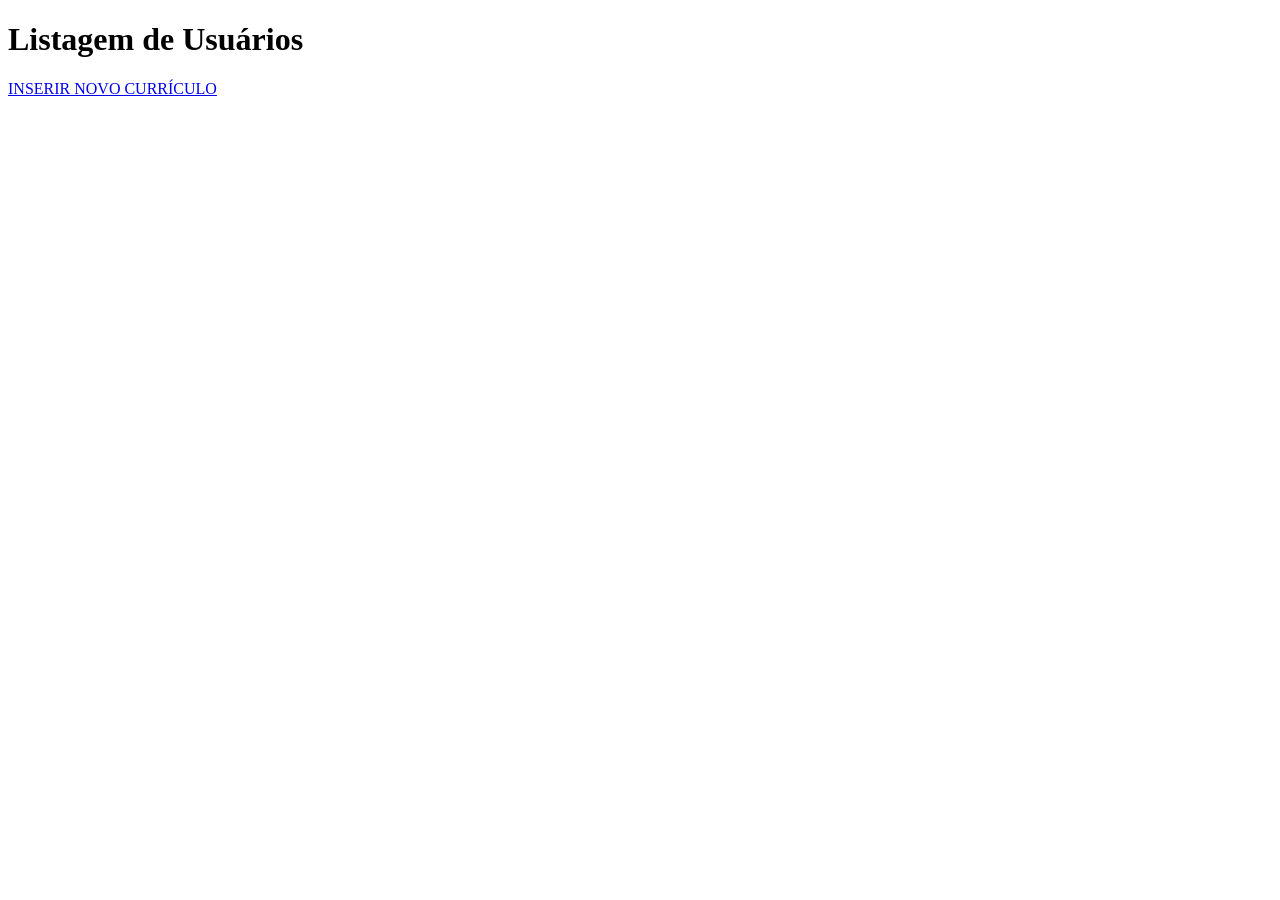
==== SEMANA_05/02_AUT_EST_ENTREGA/frontend/index.html @ 6474e51e "Endpoints_Read" ====
<!DOCTYPE html>
<html>
  <head>
    <meta charset="utf-8" />
    <meta http-equiv="X-UA-Compatible" content="IE=edge,chrome=1" />
    <meta name="viewport" content="width=device-width" />
    <title>CRUD</title>
  </head>
  <h1>Listagem de Usuários</h1>
  <p><a href="/inserir.html">INSERIR NOVO CURRÍCULO</a></p>

  <script>
    const url = '/usuarios';
  
    fetch(url)
      .then((response) => {
        return response.json();
      })
      .then((data) => {
        let usuarios = data;
        let saida = '';
        usuarios.map(function(usuario) {
          saida += '<strong>Nome: </strong>'+ `${usuario.nome}` +'<strong> Descrição:  </strong>'+ `${usuario.descricao_sobre_mim}` +'<strong> Cargo desejado:  </strong>'+ `${usuario.cargo_desejado}` + '<strong> Email: </strong>' + `${usuario.email}`  + '<strong> - Número: </strong>' +  `${usuario.numero}`;
          saida += ' - <a href="/atualizar.html?id=' + `${usuario.id}` + '">EDITAR</a>';
          saida += ' | <a href="/deletarCurriculo?id='+`${usuario.id}`+'">REMOVER</a></br>';
        });
        document.getElementById('resultado').innerHTML = saida;
      })
      .catch(function(error) {
        console.log(error);
      });
      

  </script>

  <body>
    <div id="resultado"></div>
  </body>
</html>
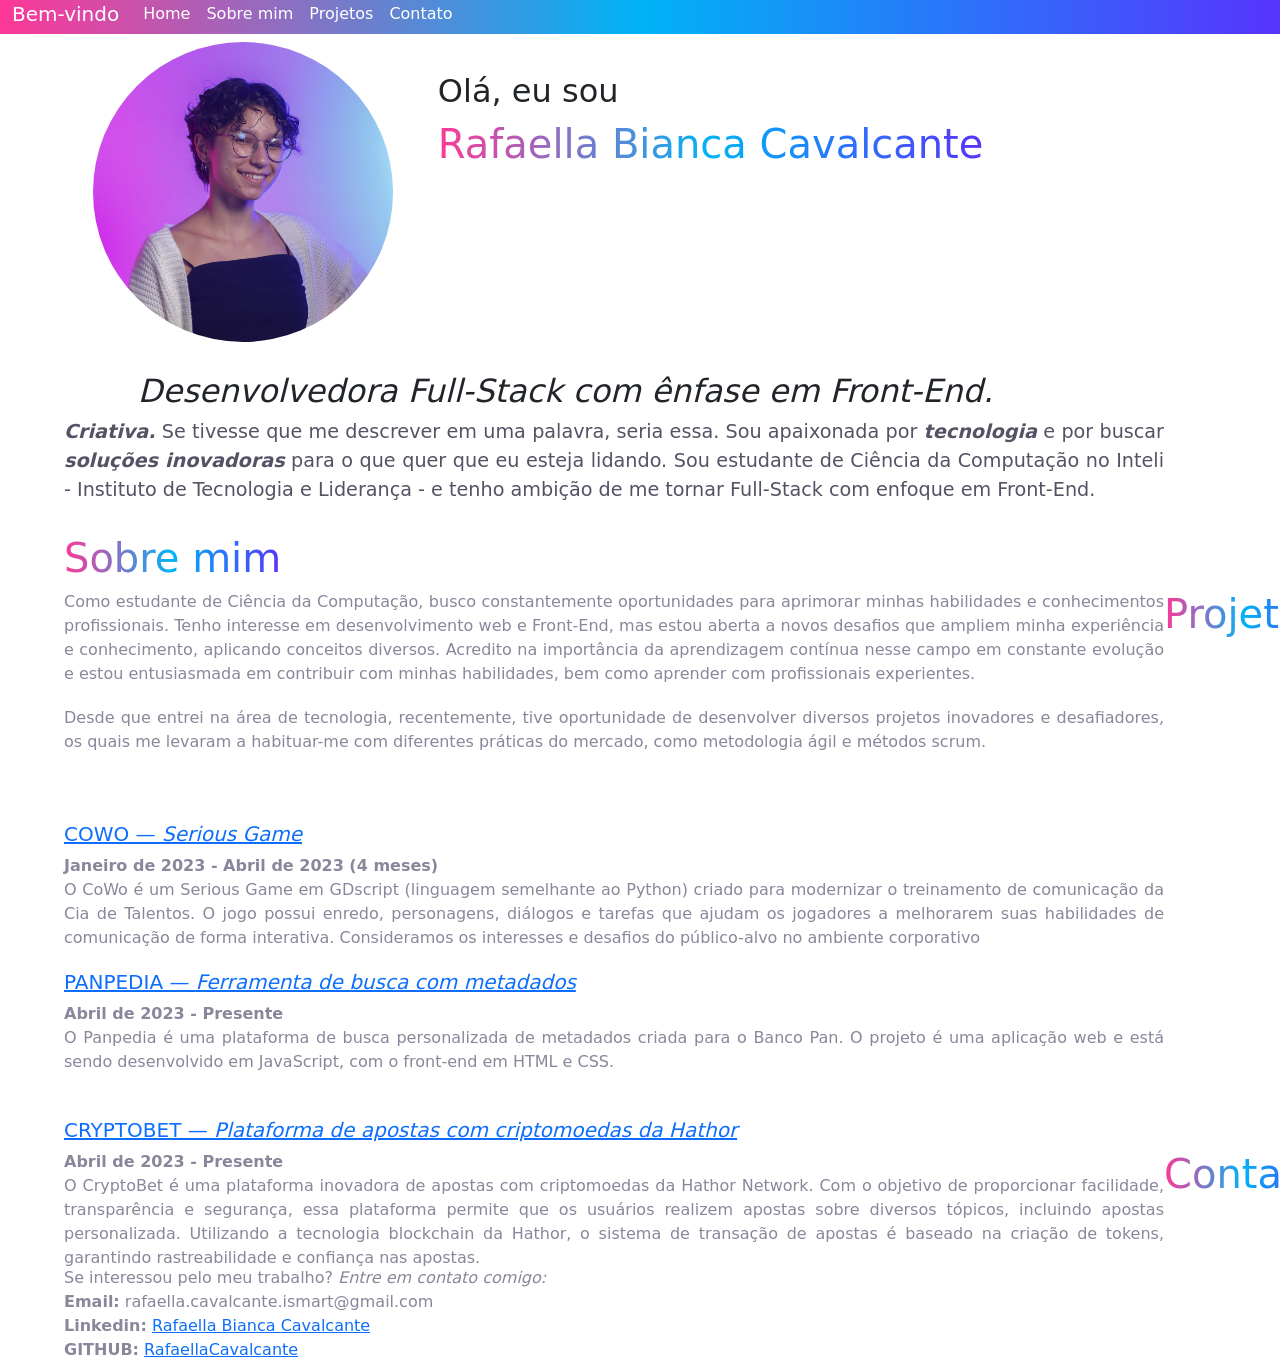
==== commit a808fad3: "Portfolio" ====
--- a/SEMANA_05/02_AUT_EST_ENTREGA/frontend/index.html
+++ b/SEMANA_05/02_AUT_EST_ENTREGA/frontend/index.html
@@ -1,39 +1,55 @@
 <!DOCTYPE html>
-<html>
-  <head>
-    <meta charset="utf-8" />
-    <meta http-equiv="X-UA-Compatible" content="IE=edge,chrome=1" />
-    <meta name="viewport" content="width=device-width" />
-    <title>CRUD</title>
-  </head>
-  <h1>Listagem de Usuários</h1>
-  <p><a href="/inserir.html">INSERIR NOVO CURRÍCULO</a></p>
-
-  <script>
-    const url = '/usuarios';
-  
-    fetch(url)
-      .then((response) => {
-        return response.json();
-      })
-      .then((data) => {
-        let usuarios = data;
-        let saida = '';
-        usuarios.map(function(usuario) {
-          saida += '<strong>Nome: </strong>'+ `${usuario.nome}` +'<strong> Descrição:  </strong>'+ `${usuario.descricao_sobre_mim}` +'<strong> Cargo desejado:  </strong>'+ `${usuario.cargo_desejado}` + '<strong> Email: </strong>' + `${usuario.email}`  + '<strong> - Número: </strong>' +  `${usuario.numero}`;
-          saida += ' - <a href="/atualizar.html?id=' + `${usuario.id}` + '">EDITAR</a>';
-          saida += ' | <a href="/deletarCurriculo?id='+`${usuario.id}`+'">REMOVER</a></br>';
-        });
-        document.getElementById('resultado').innerHTML = saida;
-      })
-      .catch(function(error) {
-        console.log(error);
-      });
-      
-
-  </script>
-
-  <body>
-    <div id="resultado"></div>
-  </body>
+<html lang="en">
+<head>
+    <meta charset="UTF-8">
+    <meta http-equiv="X-UA-Compatible" content="IE=edge">
+    <meta name="viewport" content="width=device-width, initial-scale=1.0">
+    <title>Portifólio</title>
+    <link href="https://cdn.jsdelivr.net/npm/bootstrap@5.3.0-alpha3/dist/css/bootstrap.min.css" rel="stylesheet" integrity="sha384-KK94CHFLLe+nY2dmCWGMq91rCGa5gtU4mk92HdvYe+M/SXH301p5ILy+dN9+nJOZ" crossorigin="anonymous">
+    <link rel="stylesheet" href="style.css"> 
+</head>
+<body>
+    <nav class="navbar navbar-expand-lg bg-body-tertiary">
+      <div id="navegador" class="container-fluid">
+        <a id="welcome" class="navbar-brand">Bem-vindo</a>
+        <div class="collapse navbar-collapse" id="navbarSupportedContent">
+          <ul class="navbar-nav me-auto mb-2 mb-lg-0">
+            <li class="nav-item">
+              <a id="casa" class="nav-link active" aria-current="page" href="#">Home</a>
+            </li>
+            <li class="nav-item">
+              <a id="mim" class="nav-link active" aria-current="page" href="#Eu">Sobre mim</a>
+            </li>
+            <li class="nav-item dropdown">
+              <a id="proj" class="nav-link active" aria-current="page" href="#Projetos">Projetos</a>
+            </li>
+            <li class="nav-item">
+              <a id="cont" class="nav-link active" aria-current="page" href="#Contato">Contato</a>
+            </li>
+          </ul>
+        </div>
+      </div>
+    </nav>
+    <div class="container">
+      <img id="rafa" src="Rafaella.jpg" class="img-fluid" alt="...">
+      <h2 id="apresentacao">Olá, eu sou</h2><br>
+      <br><h1 id="nome">Rafaella Bianca Cavalcante</h1><br>
+      <h2><i>Desenvolvedora Full-Stack com ênfase em Front-End.</i></h2><br>
+    </div>
+    <div>
+      <p id="Eu"><i><strong>Criativa.</strong></i> Se tivesse que me descrever em uma palavra, seria essa. Sou apaixonada por <i><strong>tecnologia</strong></i> e por buscar <i><strong>soluções inovadoras</strong></i> para o que quer que eu esteja lidando. Sou estudante de Ciência da Computação no Inteli - Instituto de Tecnologia e Liderança - e tenho ambição de me tornar Full-Stack com enfoque em Front-End.</p>
+      <h1>Sobre mim</h1>
+      <p id="Projetos" class="sobre">Como estudante de Ciência da Computação, busco constantemente oportunidades para aprimorar minhas habilidades e conhecimentos profissionais. Tenho interesse em desenvolvimento web e Front-End, mas estou aberta a novos desafios que ampliem minha experiência e conhecimento, aplicando conceitos diversos. Acredito na importância da aprendizagem contínua nesse campo em constante evolução e estou entusiasmada em contribuir com minhas habilidades, bem como aprender com profissionais experientes.</p>
+      <h1>Projetos</h1>
+      <p class="sobre">Desde que entrei na área de tecnologia, recentemente, tive oportunidade de desenvolver diversos projetos inovadores e desafiadores, os quais me levaram a habituar-me com diferentes práticas do mercado, como metodologia ágil e métodos scrum.</p>
+      <h2 class="info"> <a href="https://github.com/2023M1T9-Inteli/grupo3/tree/main/src/Cowo 18">COWO — <i>Serious Game</i></a></h2>
+      <p class="sobre"> <strong>Janeiro de 2023 - Abril de 2023 (4 meses)</strong><br> O CoWo é um Serious Game em GDscript (linguagem semelhante ao Python) criado para modernizar o treinamento de comunicação da Cia de Talentos. O jogo possui enredo, personagens, diálogos e tarefas que ajudam os jogadores a melhorarem suas habilidades de comunicação de forma interativa. Consideramos os interesses e desafios do público-alvo no ambiente corporativo</p>
+      <h2 class="info"> <a href="https://github.com/2023M2T9-Inteli/Projeto1"> PANPEDIA — <i>Ferramenta de busca com metadados</i></a></h2>
+      <p class="sobre"> <strong>Abril de 2023 - Presente</strong><br> O Panpedia é uma plataforma de busca personalizada de metadados criada para o Banco Pan. O projeto é uma aplicação web e está sendo desenvolvido em JavaScript, com o front-end em HTML e CSS.</p>
+      <h2 class="info"> <a href="https://github.com/ItsVasconcellos/CryptoBet"> CRYPTOBET — <i>Plataforma de apostas com criptomoedas da Hathor</i></a></h2>
+      <p id="Contato" class="sobre"> <strong>Abril de 2023 - Presente</strong><br> O CryptoBet é uma plataforma inovadora de apostas com criptomoedas da Hathor Network. Com o objetivo de proporcionar facilidade, transparência e segurança, essa plataforma permite que os usuários realizem apostas sobre diversos tópicos, incluindo apostas personalizada. Utilizando a tecnologia blockchain da Hathor, o sistema de transação de apostas é baseado na criação de tokens, garantindo rastreabilidade e confiança nas apostas.</p>
+      <h1>Contato</h1>
+      <p class="sobre">Se interessou pelo meu trabalho? <i>Entre em contato comigo:</i> <br> <strong>Email:</strong> rafaella.cavalcante.ismart@gmail.com <br> <strong>Linkedin:</strong> <a href="https://www.linkedin.com/in/rafaella-bianca-cavalcante/"> Rafaella Bianca Cavalcante</a><br><strong>GITHUB:</strong> <a href="https://github.com/RafaellaCavalcante">RafaellaCavalcante</a></p>
+    </div>
+</body>
 </html>
--- a/SEMANA_05/02_AUT_EST_ENTREGA/frontend/style.css
+++ b/SEMANA_05/02_AUT_EST_ENTREGA/frontend/style.css
@@ -0,0 +1,112 @@
+#navegador{
+    background-image: linear-gradient(to right, #FE3897, #00B3F6, #5734FD);
+    position: fixed;
+    z-index: 1;
+}
+
+#welcome{
+    color: #fff;
+    font-weight: 500;
+}
+
+#casa{
+    color: #fff;
+}
+#casa:hover{
+    background-color: #fff;
+    color: #FE3897;
+}
+
+#mim{
+    color: #fff;
+}
+#mim:hover{
+    background-color: #fff;
+    color: #FE3897;
+}
+
+#proj{
+    color: #fff;
+}
+#proj:hover{
+    background-color: #fff;
+    color: #FE3897;
+}
+
+#cont{
+    color: #fff;
+}
+
+#cont:hover{
+    background-color: #fff;
+    color: #FE3897;
+}
+
+#rafa{
+    position: relative;
+    top: 20px;
+    left: 1%;
+    width: 300px;
+    height: 300px;
+    border-radius: 50%;
+}
+
+.sobre{
+    color: #8a869b;
+    font-size: medium;
+}
+
+.container {
+    clear:both;
+}
+
+.info{
+    color: #2f383a;
+    font-size:20px;
+}
+  
+img {
+    float: left;
+}
+  
+h1 {
+    float: left;
+    position: relative;
+    top: 50px;
+    left: 5%;
+    background-clip: text;
+    color: transparent;
+    -webkit-background-clip: text;
+    background-image: linear-gradient(to right, #FE3897, #00B3F6, #5734FD);
+}
+
+h2 {
+    float: left;
+    position: relative;
+    left: 5%;
+    top: 50px;
+}
+
+h3 {
+    margin-top: 10%;
+    margin-left: 7%;
+    color: #00B3F6;
+}
+
+p {
+    position: relative;
+    float: left;
+    left: 5%;
+    right: 5%;
+    width: 1100px;
+    height: 100px;
+    top: 50px;
+    text-align: justify;
+    font-size: larger;
+    font-weight: 500;
+    color: #555265;
+}
+
+body {
+    padding-top: 6px; /* Adicione um padding no topo do corpo para evitar que o conteúdo fique oculto pela navbar fixa */
+}
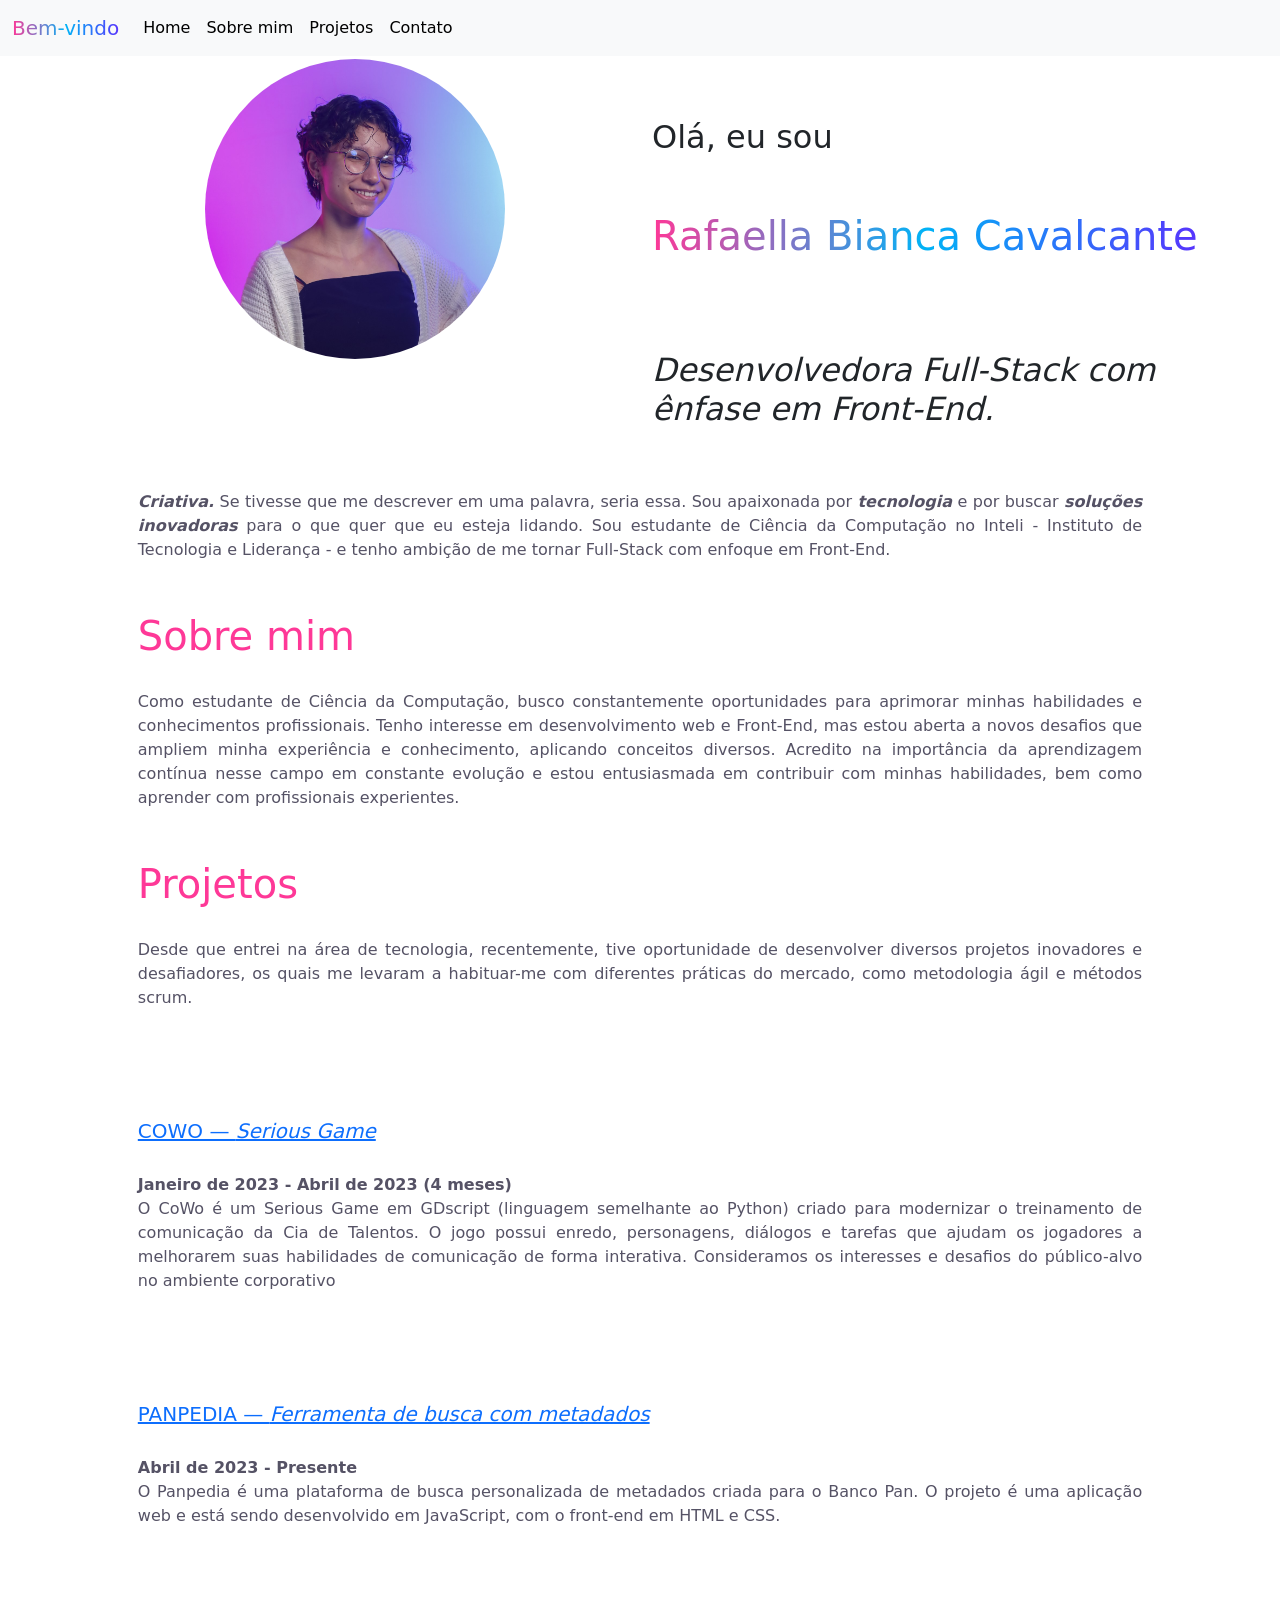
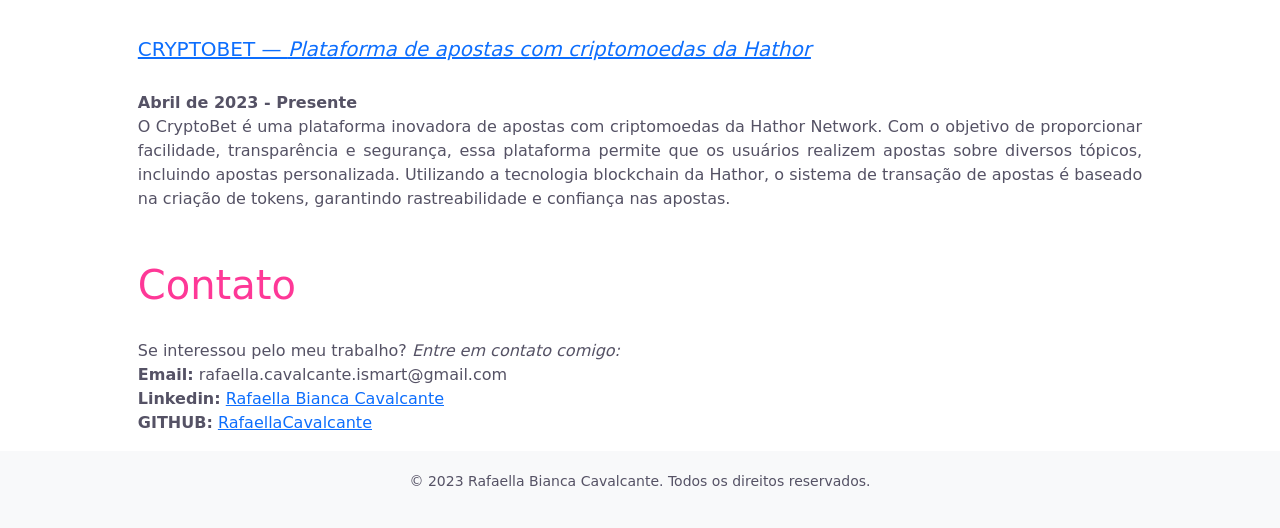
==== commit 76fcbd43: "SiteFuncionando" ====
--- a/SEMANA_05/02_AUT_EST_ENTREGA/frontend/index.html
+++ b/SEMANA_05/02_AUT_EST_ENTREGA/frontend/index.html
@@ -1,55 +1,76 @@
 <!DOCTYPE html>
 <html lang="en">
+
 <head>
-    <meta charset="UTF-8">
-    <meta http-equiv="X-UA-Compatible" content="IE=edge">
-    <meta name="viewport" content="width=device-width, initial-scale=1.0">
-    <title>Portifólio</title>
-    <link href="https://cdn.jsdelivr.net/npm/bootstrap@5.3.0-alpha3/dist/css/bootstrap.min.css" rel="stylesheet" integrity="sha384-KK94CHFLLe+nY2dmCWGMq91rCGa5gtU4mk92HdvYe+M/SXH301p5ILy+dN9+nJOZ" crossorigin="anonymous">
-    <link rel="stylesheet" href="style.css"> 
+  <meta charset="UTF-8">
+  <meta http-equiv="X-UA-Compatible" content="IE=edge">
+  <meta name="viewport" content="width=device-width, initial-scale=1.0">
+  <title>Portifólio</title>
+  <link href="https://cdn.jsdelivr.net/npm/bootstrap@5.3.0-alpha3/dist/css/bootstrap.min.css" rel="stylesheet" integrity="sha384-KK94CHFLLe+nY2dmCWGMq91rCGa5gtU4mk92HdvYe+M/SXH301p5ILy+dN9+nJOZ" crossorigin="anonymous">
+  <link rel="stylesheet" href="style.css">
 </head>
+
 <body>
-    <nav class="navbar navbar-expand-lg bg-body-tertiary">
-      <div id="navegador" class="container-fluid">
-        <a id="welcome" class="navbar-brand">Bem-vindo</a>
-        <div class="collapse navbar-collapse" id="navbarSupportedContent">
-          <ul class="navbar-nav me-auto mb-2 mb-lg-0">
-            <li class="nav-item">
-              <a id="casa" class="nav-link active" aria-current="page" href="#">Home</a>
-            </li>
-            <li class="nav-item">
-              <a id="mim" class="nav-link active" aria-current="page" href="#Eu">Sobre mim</a>
-            </li>
-            <li class="nav-item dropdown">
-              <a id="proj" class="nav-link active" aria-current="page" href="#Projetos">Projetos</a>
-            </li>
-            <li class="nav-item">
-              <a id="cont" class="nav-link active" aria-current="page" href="#Contato">Contato</a>
-            </li>
-          </ul>
-        </div>
+  <nav class="navbar navbar-expand-lg bg-body-tertiary fixed-top">
+    <div id="navegador" class="container-fluid">
+      <a id="welcome" class="navbar-brand">Bem-vindo</a>
+      <div class="collapse navbar-collapse" id="navbarSupportedContent">
+        <ul class="navbar-nav me-auto mb-2 mb-lg-0">
+          <li class="nav-item">
+            <a id="casa" class="nav-link active" aria-current="page" href="#">Home</a>
+          </li>
+          <li class="nav-item">
+            <a id="mim" class="nav-link active" aria-current="page" href="#Eu">Sobre mim</a>
+          </li>
+          <li class="nav-item dropdown">
+            <a id="proj" class="nav-link active" aria-current="page" href="#Projetos">Projetos</a>
+          </li>
+          <li class="nav-item">
+            <a id="cont" class="nav-link active" aria-current="page" href="#Contato">Contato</a>
+          </li>
+        </ul>
       </div>
-    </nav>
-    <div class="container">
-      <img id="rafa" src="Rafaella.jpg" class="img-fluid" alt="...">
-      <h2 id="apresentacao">Olá, eu sou</h2><br>
-      <br><h1 id="nome">Rafaella Bianca Cavalcante</h1><br>
-      <h2><i>Desenvolvedora Full-Stack com ênfase em Front-End.</i></h2><br>
     </div>
+  </nav>
+  <div id="div1" class="container">
+    <div class="row">
+      <div class="col-12 col-md-6">
+        <img id="rafa" src="Rafaella.jpg" class="img-fluid fade-in" alt="...">
+      </div>
+      <div class="col-12 col-md-6">
+        <h2 id="apresentacao">Olá, eu sou</h2>
+        <br>
+        <br>
+        <h1 id="nome">Rafaella Bianca Cavalcante</h1>
+        <br>
+        <h2><i>Desenvolvedora Full-Stack com ênfase em Front-End.</i></h2>
+        <br>
+      </div>
+    </div>
+  </div>
+  <div id="div2" class="container">
     <div>
       <p id="Eu"><i><strong>Criativa.</strong></i> Se tivesse que me descrever em uma palavra, seria essa. Sou apaixonada por <i><strong>tecnologia</strong></i> e por buscar <i><strong>soluções inovadoras</strong></i> para o que quer que eu esteja lidando. Sou estudante de Ciência da Computação no Inteli - Instituto de Tecnologia e Liderança - e tenho ambição de me tornar Full-Stack com enfoque em Front-End.</p>
       <h1>Sobre mim</h1>
       <p id="Projetos" class="sobre">Como estudante de Ciência da Computação, busco constantemente oportunidades para aprimorar minhas habilidades e conhecimentos profissionais. Tenho interesse em desenvolvimento web e Front-End, mas estou aberta a novos desafios que ampliem minha experiência e conhecimento, aplicando conceitos diversos. Acredito na importância da aprendizagem contínua nesse campo em constante evolução e estou entusiasmada em contribuir com minhas habilidades, bem como aprender com profissionais experientes.</p>
       <h1>Projetos</h1>
       <p class="sobre">Desde que entrei na área de tecnologia, recentemente, tive oportunidade de desenvolver diversos projetos inovadores e desafiadores, os quais me levaram a habituar-me com diferentes práticas do mercado, como metodologia ágil e métodos scrum.</p>
-      <h2 class="info"> <a href="https://github.com/2023M1T9-Inteli/grupo3/tree/main/src/Cowo 18">COWO — <i>Serious Game</i></a></h2>
-      <p class="sobre"> <strong>Janeiro de 2023 - Abril de 2023 (4 meses)</strong><br> O CoWo é um Serious Game em GDscript (linguagem semelhante ao Python) criado para modernizar o treinamento de comunicação da Cia de Talentos. O jogo possui enredo, personagens, diálogos e tarefas que ajudam os jogadores a melhorarem suas habilidades de comunicação de forma interativa. Consideramos os interesses e desafios do público-alvo no ambiente corporativo</p>
-      <h2 class="info"> <a href="https://github.com/2023M2T9-Inteli/Projeto1"> PANPEDIA — <i>Ferramenta de busca com metadados</i></a></h2>
-      <p class="sobre"> <strong>Abril de 2023 - Presente</strong><br> O Panpedia é uma plataforma de busca personalizada de metadados criada para o Banco Pan. O projeto é uma aplicação web e está sendo desenvolvido em JavaScript, com o front-end em HTML e CSS.</p>
-      <h2 class="info"> <a href="https://github.com/ItsVasconcellos/CryptoBet"> CRYPTOBET — <i>Plataforma de apostas com criptomoedas da Hathor</i></a></h2>
-      <p id="Contato" class="sobre"> <strong>Abril de 2023 - Presente</strong><br> O CryptoBet é uma plataforma inovadora de apostas com criptomoedas da Hathor Network. Com o objetivo de proporcionar facilidade, transparência e segurança, essa plataforma permite que os usuários realizem apostas sobre diversos tópicos, incluindo apostas personalizada. Utilizando a tecnologia blockchain da Hathor, o sistema de transação de apostas é baseado na criação de tokens, garantindo rastreabilidade e confiança nas apostas.</p>
+      <h2 class="info"><a href="https://github.com/2023M1T9-Inteli/grupo3/tree/main/src/Cowo 18">COWO — <i>Serious Game</i></a></h2>
+      <p class="sobre"><strong>Janeiro de 2023 - Abril de 2023 (4 meses)</strong><br> O CoWo é um Serious Game em GDscript (linguagem semelhante ao Python) criado para modernizar o treinamento de comunicação da Cia de Talentos. O jogo possui enredo, personagens, diálogos e tarefas que ajudam os jogadores a melhorarem suas habilidades de comunicação de forma interativa. Consideramos os interesses e desafios do público-alvo no ambiente corporativo</p>
+      <h2 class="info"><a href="https://github.com/2023M2T9-Inteli/Projeto1"> PANPEDIA — <i>Ferramenta de busca com metadados</i></a></h2>
+      <p class="sobre"><strong>Abril de 2023 - Presente</strong><br> O Panpedia é uma plataforma de busca personalizada de metadados criada para o Banco Pan. O projeto é uma aplicação web e está sendo desenvolvido em JavaScript, com o front-end em HTML e CSS.</p>
+      <h2 class="info"><a href="https://github.com/ItsVasconcellos/CryptoBet"> CRYPTOBET — <i>Plataforma de apostas com criptomoedas da Hathor</i></a></h2>
+      <p id="Contato" class="sobre"><strong>Abril de 2023 - Presente</strong><br> O CryptoBet é uma plataforma inovadora de apostas com criptomoedas da Hathor Network. Com o objetivo de proporcionar facilidade, transparência e segurança, essa plataforma permite que os usuários realizem apostas sobre diversos tópicos, incluindo apostas personalizada. Utilizando a tecnologia blockchain da Hathor, o sistema de transação de apostas é baseado na criação de tokens, garantindo rastreabilidade e confiança nas apostas.</p>
       <h1>Contato</h1>
       <p class="sobre">Se interessou pelo meu trabalho? <i>Entre em contato comigo:</i> <br> <strong>Email:</strong> rafaella.cavalcante.ismart@gmail.com <br> <strong>Linkedin:</strong> <a href="https://www.linkedin.com/in/rafaella-bianca-cavalcante/"> Rafaella Bianca Cavalcante</a><br><strong>GITHUB:</strong> <a href="https://github.com/RafaellaCavalcante">RafaellaCavalcante</a></p>
     </div>
+  </div>
+  <footer>
+    <div class="container">
+      <p>&copy; 2023 Rafaella Bianca Cavalcante. Todos os direitos reservados.</p>
+    </div>
+  </footer>
+  
+  <script src="script.js"></script>
 </body>
 </html>
--- a/SEMANA_05/02_AUT_EST_ENTREGA/frontend/style.css
+++ b/SEMANA_05/02_AUT_EST_ENTREGA/frontend/style.css
@@ -1,112 +1,86 @@
-#navegador{
+/* Estilos para a navbar responsiva */
+.navbar-brand {
+    color: transparent;
+    -webkit-background-clip: text;
     background-image: linear-gradient(to right, #FE3897, #00B3F6, #5734FD);
-    position: fixed;
-    z-index: 1;
-}
-
-#welcome{
-    color: #fff;
     font-weight: 500;
 }
-
-#casa{
+  
+.navbar-nav .nav-link {
     color: #fff;
 }
-#casa:hover{
-    background-color: #fff;
-    color: #FE3897;
-}
-
-#mim{
-    color: #fff;
-}
-#mim:hover{
-    background-color: #fff;
-    color: #FE3897;
-}
-
-#proj{
-    color: #fff;
-}
-#proj:hover{
-    background-color: #fff;
-    color: #FE3897;
-}
-
-#cont{
-    color: #fff;
-}
-
-#cont:hover{
-    background-color: #fff;
-    color: #FE3897;
-}
-
-#rafa{
-    position: relative;
-    top: 20px;
-    left: 1%;
-    width: 300px;
-    height: 300px;
-    border-radius: 50%;
-}
-
-.sobre{
-    color: #8a869b;
-    font-size: medium;
-}
-
-.container {
-    clear:both;
-}
-
-.info{
-    color: #2f383a;
-    font-size:20px;
-}
   
-img {
-    float: left;
-}
-  
-h1 {
-    float: left;
-    position: relative;
-    top: 50px;
-    left: 5%;
-    background-clip: text;
+.navbar-nav .nav-link:hover {
     color: transparent;
     -webkit-background-clip: text;
     background-image: linear-gradient(to right, #FE3897, #00B3F6, #5734FD);
 }
 
-h2 {
-    float: left;
-    position: relative;
-    left: 5%;
-    top: 50px;
+#rafa {
+    margin: 0 auto; /* Adiciona margem automática nos lados esquerdo e direito */
+    display: block;
+    width: 300px;
+    height: 300px;
+    border-radius: 50%; /* Define a imagem como um bloco para que a margem automática funcione */
 }
 
-h3 {
-    margin-top: 10%;
-    margin-left: 7%;
-    color: #00B3F6;
+#div1, h2{
+    padding-top: 59px;
 }
 
-p {
-    position: relative;
-    float: left;
-    left: 5%;
-    right: 5%;
-    width: 1100px;
-    height: 100px;
-    top: 50px;
+#div1 h1{
+    color: transparent;
+    -webkit-background-clip: text;
+    background-image: linear-gradient(to right, #FE3897, #00B3F6, #5734FD);
+}
+
+  /* Estilos para o conteúdo da seção "div2" */
+#div2 .container {
+    clear: both;
+}
+  
+#div2 h1, #div2 h2, #div2 h3 {
+    margin-top: 50px;
+    margin-left: 5%;
+    color: #FE3897;
+}
+  
+#div2 p {
+    margin-left: 5%;
+    margin-right: 5%;
+    margin-top: 30px;
     text-align: justify;
-    font-size: larger;
+    font-size: 16px;
     font-weight: 500;
     color: #555265;
 }
+  
+#div2 .info {
+    color: #2f383a;
+    font-size: 20px;
+}
+  
+  /* Estilos para o rodapé */
+footer {
+    background-color: #f8f9fa;
+    padding: 20px 0;
+}
+  
+footer p {
+    text-align: center;
+    font-size: 14px;
+    color: #555265;
+}
 
-body {
-    padding-top: 6px; /* Adicione um padding no topo do corpo para evitar que o conteúdo fique oculto pela navbar fixa */
+@keyframes fadeIn {
+    0% {
+      opacity: 0;
+    }
+    100% {
+      opacity: 1;
+    }
+}
+  
+.fade-in {
+    animation: fadeIn 1s ease-in;
 }
